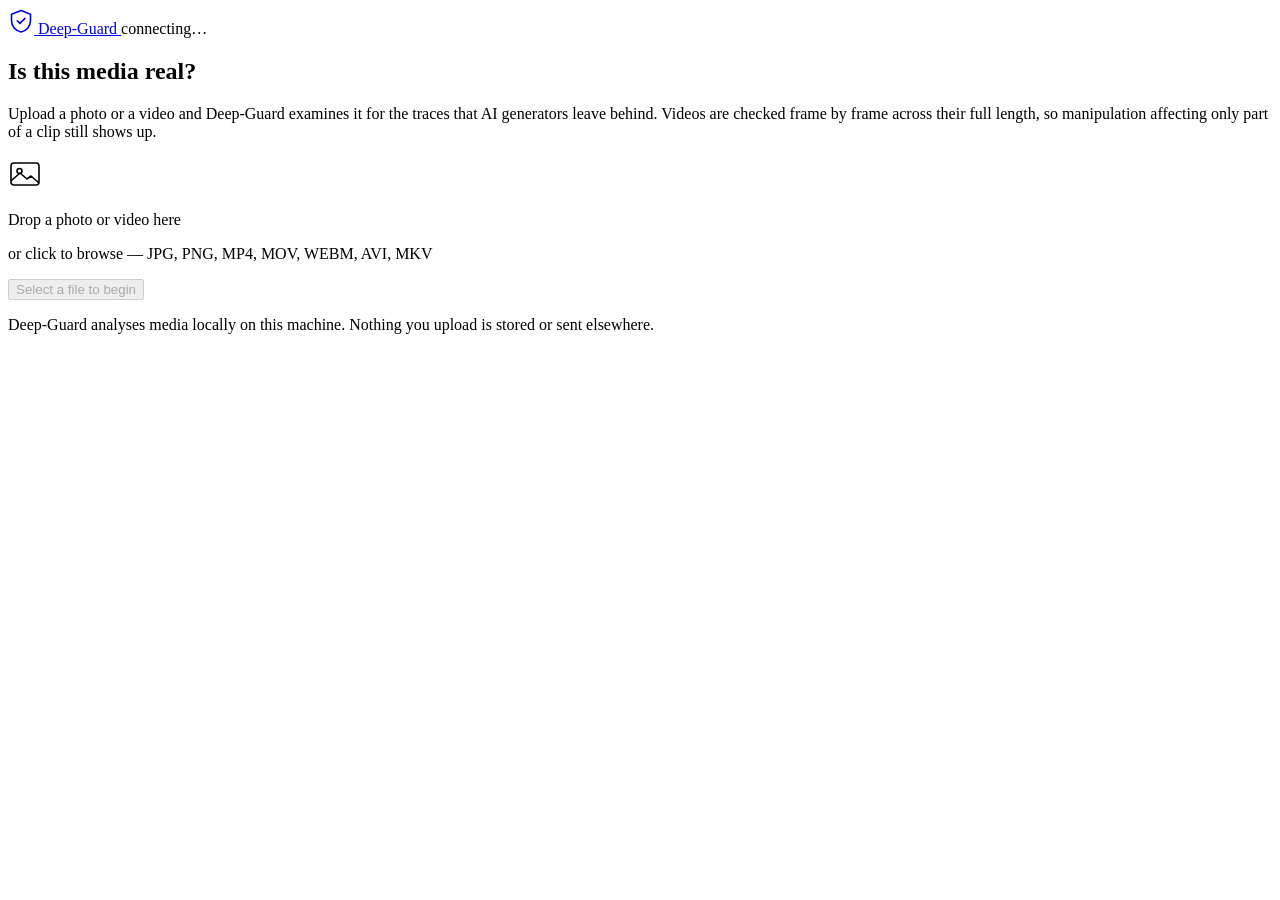
==== deepguard-bouncer/app/static/index.html @ b646dcb1 "facia new run the server this current build has errors server is in main.py and errors are to be res" ====
<!doctype html>
<html lang="en">
<head>
  <meta charset="UTF-8" />
  <meta name="viewport" content="width=device-width, initial-scale=1.0" />
  <title>Deep-Guard — Check if an image or video is AI-generated</title>
  <link rel="preconnect" href="https://fonts.googleapis.com">
  <link rel="preconnect" href="https://fonts.gstatic.com" crossorigin>
  <link href="https://fonts.googleapis.com/css2?family=Fraunces:opsz,wght@9..144,400;9..144,500;9..144,600&family=Inter:wght@400;500;600&display=swap" rel="stylesheet">
  <link rel="stylesheet" href="/static/style.css" />
</head>
<body>

  <header class="site-header">
    <a class="brand" href="/">
      <svg class="brand__mark" width="26" height="26" viewBox="0 0 26 26" fill="none" aria-hidden="true">
        <path d="M13 2.5 3.5 6.2v6.4c0 5.6 3.9 10.2 9.5 11.4 5.6-1.2 9.5-5.8 9.5-11.4V6.2L13 2.5Z"
              stroke="currentColor" stroke-width="1.6" stroke-linejoin="round"/>
        <path d="M9.3 12.8l2.6 2.6 5-5" stroke="currentColor" stroke-width="1.6"
              stroke-linecap="round" stroke-linejoin="round"/>
      </svg>
      <span class="brand__name">Deep-Guard</span>
    </a>
    <span class="status" id="status" title="Analysis service status">
      <span class="status__dot" id="statusDot"></span>
      <span id="statusText">connecting&hellip;</span>
    </span>
  </header>

  <main class="main">

    <section class="intro">
      <h1 class="intro__title">Is this media real?</h1>
      <p class="intro__body">
        Upload a photo or a video and Deep-Guard examines it for the traces that AI
        generators leave behind. Videos are checked frame by frame across their
        full length, so manipulation affecting only part of a clip still shows up.
      </p>
    </section>

    <section class="panel">
      <label class="dropzone" id="dropzone" for="fileInput">
        <div class="dropzone__empty" id="dropzoneEmpty">
          <svg class="dropzone__icon" width="34" height="34" viewBox="0 0 34 34" fill="none" aria-hidden="true">
            <rect x="3" y="6" width="28" height="22" rx="3" stroke="currentColor" stroke-width="1.6"/>
            <circle cx="11.5" cy="14" r="2.5" stroke="currentColor" stroke-width="1.6"/>
            <path d="M3.5 23.5 12 16l7 6 4-3 7.5 6.5" stroke="currentColor" stroke-width="1.6" stroke-linecap="round" stroke-linejoin="round"/>
          </svg>
          <p class="dropzone__title">Drop a photo or video here</p>
          <p class="dropzone__hint">or click to browse &mdash; JPG, PNG, MP4, MOV, WEBM, AVI, MKV</p>
        </div>

        <div class="dropzone__preview" id="previewWrap" hidden>
          <div class="preview__media">
            <img id="previewImg" alt="Preview of the file you selected" hidden />
            <video id="previewVideo" muted playsinline hidden></video>
          </div>
          <div class="preview__meta">
            <p class="preview__name" id="fileName"></p>
            <p class="preview__note" id="fileNote"></p>
            <button class="preview__change" id="changeBtn" type="button">Choose a different file</button>
          </div>
        </div>

        <input type="file" id="fileInput"
               accept="image/*,video/mp4,video/quicktime,video/x-matroska,video/webm" hidden />
      </label>

      <button class="analyse" id="runBtn" type="button" disabled>Select a file to begin</button>
      <p class="error" id="errorMsg" role="alert" hidden></p>
    </section>

    <section class="verdict" id="result" data-verdict="" hidden aria-live="polite">
      <p class="verdict__headline" id="verdictHeadline">&mdash;</p>

      <div class="gauge">
        <div class="gauge__track">
          <div class="gauge__fill" id="gaugeFill"></div>
        </div>
        <div class="gauge__scale">
          <span>Definitely real</span>
          <span>Uncertain</span>
          <span>Definitely AI</span>
        </div>
      </div>

      <div class="readout">
        <div class="readout__figure" id="readoutFigure">0%</div>
        <p class="readout__explain" id="readoutExplain"></p>
      </div>

      <div class="timeline" id="timelineBlock" hidden>
        <h2 class="timeline__title">Frame-by-frame analysis</h2>
        <p class="timeline__intro" id="timelineIntro"></p>
        <div class="timeline__chart" id="timelineChart"></div>
        <div class="timeline__axis">
          <span id="axisStart">0:00</span>
          <span id="axisEnd"></span>
        </div>
        <dl class="stats" id="statsBlock"></dl>
      </div>

      <p class="verdict__legend" id="verdictLegend"></p>

      <p class="verdict__caveat">
        This is an estimate from a model trained on a large set of real and
        AI-generated media, not a definitive answer. 
      </p>
    </section>

  </main>

  <footer class="site-footer">
    <p>Deep-Guard analyses media locally on this machine. Nothing you upload is stored or sent elsewhere.</p>
  </footer>

  <script src="/static/script.js"></script>
</body>
</html>
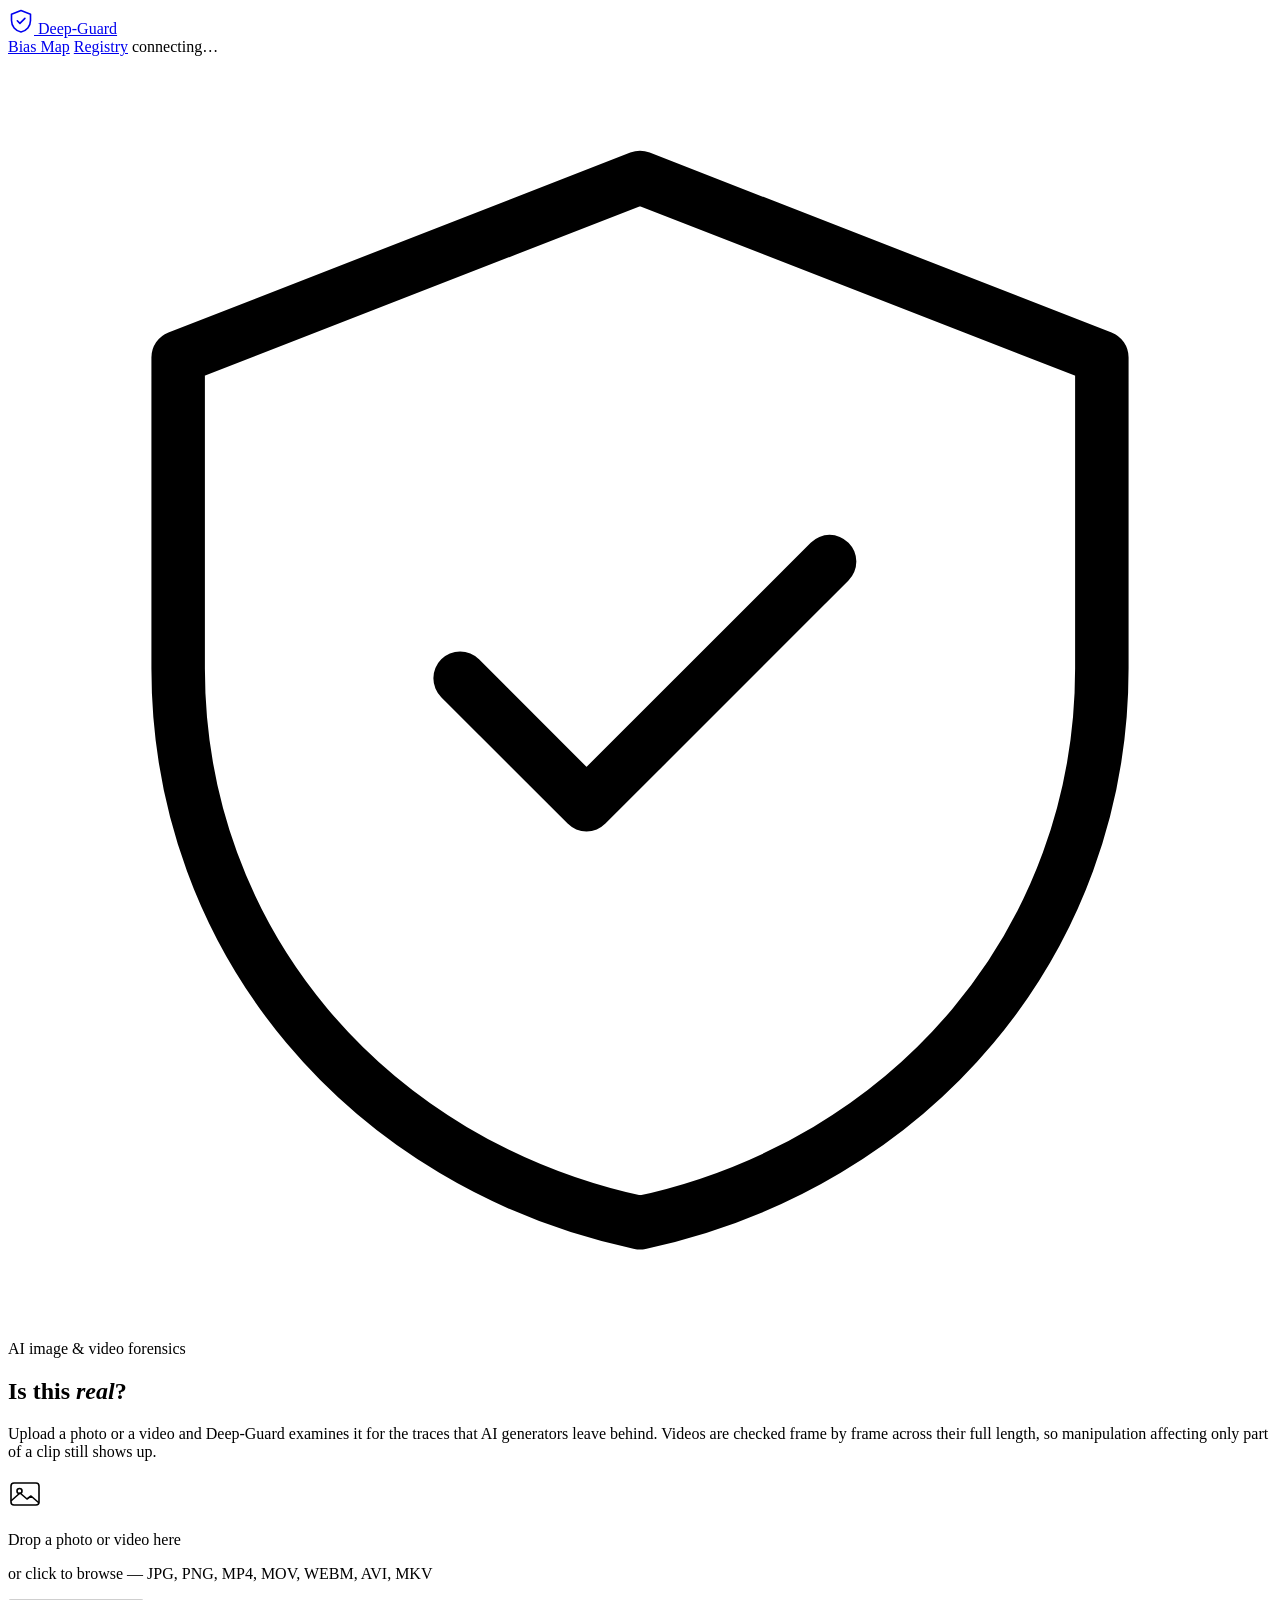
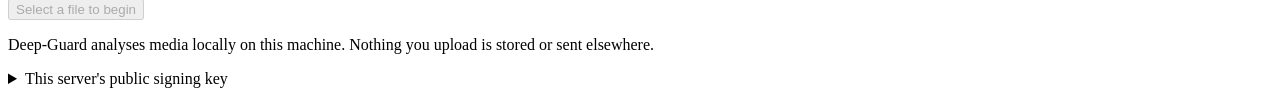
==== commit 60e16ea6: "style: editorial frontend redesign across all three pages Full visual pass, no backend or JS-logic c" ====
--- a/deepguard-bouncer/app/static/index.html
+++ b/deepguard-bouncer/app/static/index.html
@@ -4,9 +4,10 @@
   <meta charset="UTF-8" />
   <meta name="viewport" content="width=device-width, initial-scale=1.0" />
   <title>Deep-Guard — Check if an image or video is AI-generated</title>
+  <link rel="icon" type="image/svg+xml" href="/static/favicon.svg" />
   <link rel="preconnect" href="https://fonts.googleapis.com">
   <link rel="preconnect" href="https://fonts.gstatic.com" crossorigin>
-  <link href="https://fonts.googleapis.com/css2?family=Fraunces:opsz,wght@9..144,400;9..144,500;9..144,600&family=Inter:wght@400;500;600&display=swap" rel="stylesheet">
+  <link href="https://fonts.googleapis.com/css2?family=Fraunces:ital,opsz,wght@0,9..144,400..600;1,9..144,400..500&family=Inter:wght@400;500;600;700&display=swap" rel="stylesheet">
   <link rel="stylesheet" href="/static/style.css" />
 </head>
 <body>
@@ -21,16 +22,27 @@
       </svg>
       <span class="brand__name">Deep-Guard</span>
     </a>
-    <span class="status" id="status" title="Analysis service status">
-      <span class="status__dot" id="statusDot"></span>
-      <span id="statusText">connecting&hellip;</span>
-    </span>
+    <nav class="site-nav">
+      <a class="site-nav__link" href="/bias-map">Bias Map</a>
+      <a class="site-nav__link" href="/registry">Registry</a>
+      <span class="status" id="status" title="Analysis service status">
+        <span class="status__dot" id="statusDot"></span>
+        <span id="statusText">connecting&hellip;</span>
+      </span>
+    </nav>
   </header>
 
   <main class="main">
 
-    <section class="intro">
-      <h1 class="intro__title">Is this media real?</h1>
+    <section class="intro reveal">
+      <svg class="intro__mark" viewBox="0 0 26 26" fill="none" aria-hidden="true">
+        <path d="M13 2.5 3.5 6.2v6.4c0 5.6 3.9 10.2 9.5 11.4 5.6-1.2 9.5-5.8 9.5-11.4V6.2L13 2.5Z"
+              stroke="currentColor" stroke-width="1.1" stroke-linejoin="round"/>
+        <path d="M9.3 12.8l2.6 2.6 5-5" stroke="currentColor" stroke-width="1.1"
+              stroke-linecap="round" stroke-linejoin="round"/>
+      </svg>
+      <p class="intro__kicker">AI image &amp; video forensics</p>
+      <h1 class="intro__title">Is this <em>real</em>?</h1>
       <p class="intro__body">
         Upload a photo or a video and Deep-Guard examines it for the traces that AI
         generators leave behind. Videos are checked frame by frame across their
@@ -38,7 +50,7 @@
       </p>
     </section>
 
-    <section class="panel">
+    <section class="panel reveal">
       <label class="dropzone" id="dropzone" for="fileInput">
         <div class="dropzone__empty" id="dropzoneEmpty">
           <svg class="dropzone__icon" width="34" height="34" viewBox="0 0 34 34" fill="none" aria-hidden="true">
@@ -100,20 +112,105 @@
         <dl class="stats" id="statsBlock"></dl>
       </div>
 
+      <div class="explain" id="explainBlock" hidden>
+        <h2 class="explain__title">Where the model looked</h2>
+        <div class="explain__body">
+          <img class="explain__heatmap" id="heatmapImg"
+               alt="Heatmap highlighting which regions of the image most influenced the verdict" />
+          <div class="explain__meta">
+            <p class="explain__caption">
+              Warm colours mark regions that pushed the verdict toward &ldquo;AI-generated&rdquo;;
+              cool colours were mostly ignored. Shown on the exact cropped image the model
+              itself analysed.
+            </p>
+            <dl class="consistency" id="consistencyBlock"></dl>
+
+            <button class="explain__shap-btn" id="shapBtn" type="button">
+              Show region-by-region contribution &rarr;
+            </button>
+            <p class="explain__shap-hint" id="shapHint" hidden></p>
+          </div>
+        </div>
+
+        <div class="shap-regions" id="shapRegionsBlock" hidden>
+          <p class="shap-regions__intro" id="shapRegionsIntro"></p>
+          <div class="shap-regions__list" id="shapRegionsList"></div>
+        </div>
+
+        <div class="frequency" id="frequencyBlock" hidden>
+          <h3 class="frequency__title">Frequency signature</h3>
+          <div class="frequency__body">
+            <img class="frequency__plot" id="frequencySpectrumImg"
+                 alt="Fourier spectrum of the image, showing the distribution of energy across spatial frequencies" />
+            <div class="frequency__meta">
+              <p class="frequency__caption" id="frequencyCaption"></p>
+              <dl class="frequency__stats" id="frequencyStats"></dl>
+            </div>
+          </div>
+        </div>
+      </div>
+
+      <div class="attribution" id="attributionBlock" hidden>
+        <h2 class="attribution__title">Likely source</h2>
+        <p class="attribution__intro" id="attributionIntro"></p>
+        <div class="attribution__bars" id="attributionBars"></div>
+      </div>
+
+      <div class="fingerprint" id="fingerprintBlock" hidden>
+        <h2 class="fingerprint__title">Authenticity fingerprint</h2>
+        <p class="fingerprint__intro">
+          Every upload is cryptographically fingerprinted and signed &mdash; computed and shown
+          right here, not just claimed. This is the exact mechanism a future public registry
+          (not built yet) would search against.
+        </p>
+        <dl class="fingerprint__fields" id="fingerprintFields"></dl>
+
+        <div class="fingerprint__actions">
+          <button class="fingerprint__test-btn" id="verifyBtn" type="button">
+            Verify independently &rarr;
+          </button>
+          <button class="fingerprint__test-btn" id="compressionTestBtn" type="button">
+            Test compression resilience &rarr;
+          </button>
+        </div>
+        <p class="fingerprint__test-hint" id="verifyHint" hidden></p>
+        <p class="fingerprint__test-hint" id="compressionTestHint" hidden></p>
+
+        <div class="compression-test" id="compressionTestBlock" hidden>
+          <p class="compression-test__intro" id="compressionTestIntro"></p>
+          <div class="table-wrap">
+            <table class="compression-test__table" id="compressionTestTable"></table>
+          </div>
+        </div>
+      </div>
+
       <p class="verdict__legend" id="verdictLegend"></p>
 
       <p class="verdict__caveat">
         This is an estimate from a model trained on a large set of real and
-        AI-generated media, not a definitive answer. 
+        AI-generated media, not a definitive answer. Known current weak spot:
+        it can miss AI-generated images that are styled like polished,
+        professional stock photography &mdash; treat an "authentic" verdict
+        on that kind of clean, studio-quality image with extra skepticism.
       </p>
     </section>
 
   </main>
 
-  <footer class="site-footer">
+  <footer class="site-footer reveal">
     <p>Deep-Guard analyses media locally on this machine. Nothing you upload is stored or sent elsewhere.</p>
+    <details class="signer-key">
+      <summary>This server's public signing key</summary>
+      <p class="signer-key__note">
+        Every fingerprint on this page is signed with the matching private key. Anyone can
+        take this public key and independently verify a signature &mdash; offline, with no
+        access to this server at all.
+      </p>
+      <pre class="signer-key__value" id="signerPublicKey">loading&hellip;</pre>
+    </details>
   </footer>
 
+  <script src="/static/motion.js"></script>
   <script src="/static/script.js"></script>
 </body>
 </html>
